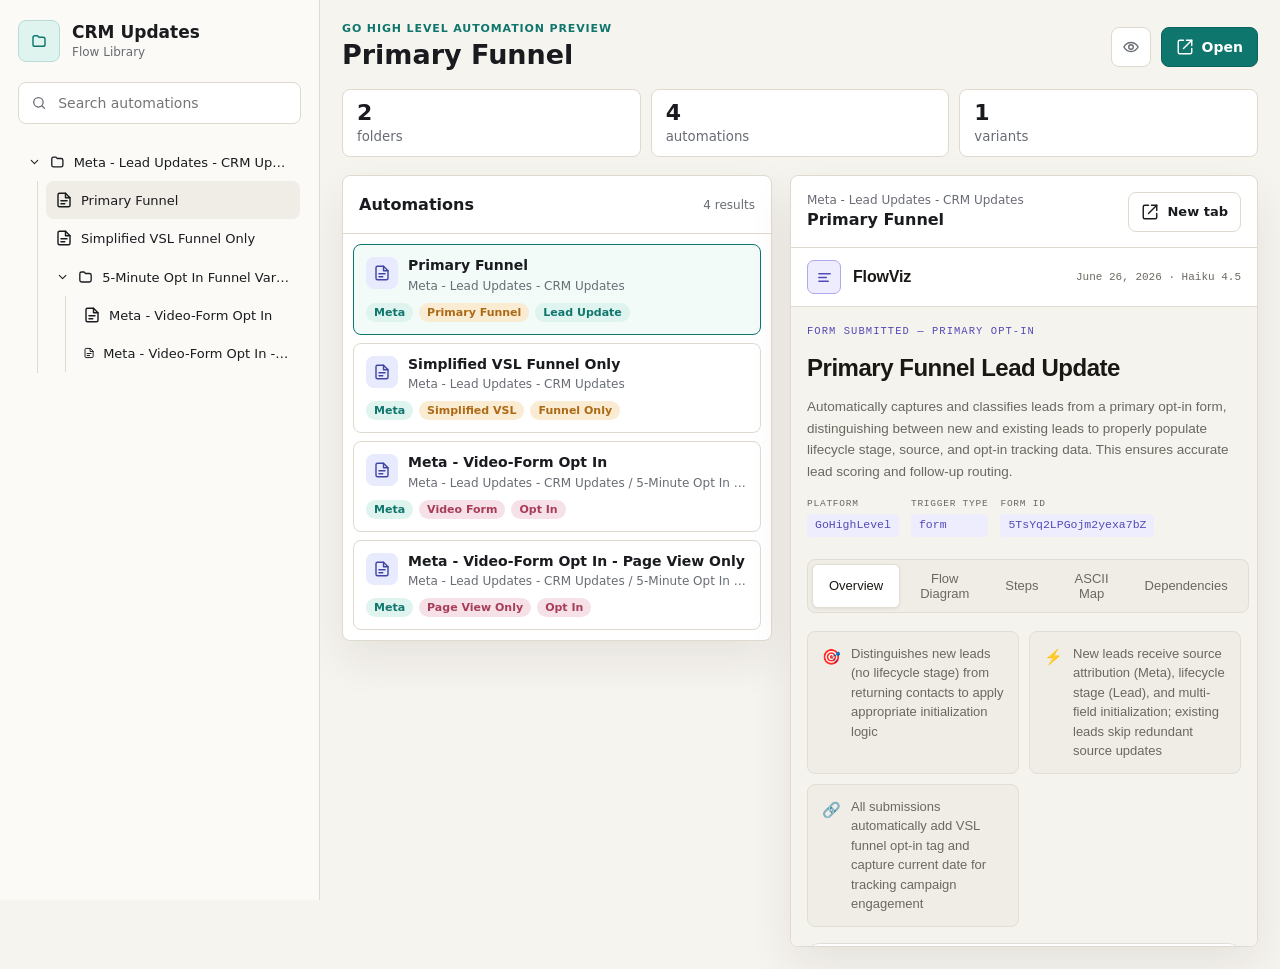
==== index.html @ 9f1c6bdf "Add CRM automation library" ====
<!DOCTYPE html>
<html lang="en">
<head>
  <meta charset="UTF-8">
  <meta name="viewport" content="width=device-width, initial-scale=1.0">
  <title>CRM Updates Library</title>
  <link rel="stylesheet" href="assets/styles.css">
</head>
<body>
  <div class="app-shell">
    <aside class="sidebar" aria-label="Folders">
      <div class="brand-row">
        <div class="brand-mark" aria-hidden="true">
          <svg viewBox="0 0 24 24" role="img">
            <path d="M4 7.5A2.5 2.5 0 0 1 6.5 5H10l2 2h5.5A2.5 2.5 0 0 1 20 9.5v7A2.5 2.5 0 0 1 17.5 19h-11A2.5 2.5 0 0 1 4 16.5z"/>
          </svg>
        </div>
        <div>
          <h1>CRM Updates</h1>
          <p>Flow Library</p>
        </div>
      </div>

      <label class="search-box">
        <svg viewBox="0 0 24 24" aria-hidden="true">
          <circle cx="11" cy="11" r="7"></circle>
          <path d="m16.5 16.5 3.5 3.5"></path>
        </svg>
        <input id="searchInput" type="search" autocomplete="off" placeholder="Search automations">
      </label>

      <nav id="folderTree" class="folder-tree"></nav>
    </aside>

    <main class="main-panel">
      <header class="topbar">
        <div>
          <p class="eyebrow">Go High Level Automation Preview</p>
          <h2 id="pageTitle">Meta - Lead Updates</h2>
        </div>
        <div class="topbar-actions">
          <button id="togglePreviewBtn" class="icon-button" type="button" title="Toggle preview" aria-label="Toggle preview">
            <svg viewBox="0 0 24 24" aria-hidden="true">
              <path d="M2.5 12s3.5-6 9.5-6 9.5 6 9.5 6-3.5 6-9.5 6-9.5-6-9.5-6z"></path>
              <circle cx="12" cy="12" r="3"></circle>
            </svg>
          </button>
          <a id="openCurrentLink" class="primary-action" href="#" target="_blank" rel="noopener">
            <svg viewBox="0 0 24 24" aria-hidden="true">
              <path d="M14 3h7v7"></path>
              <path d="M10 14 21 3"></path>
              <path d="M21 14v5a2 2 0 0 1-2 2H5a2 2 0 0 1-2-2V5a2 2 0 0 1 2-2h5"></path>
            </svg>
            Open
          </a>
        </div>
      </header>

      <section class="stats-strip" aria-label="Summary">
        <div>
          <span id="folderCount">0</span>
          <small>folders</small>
        </div>
        <div>
          <span id="flowCount">0</span>
          <small>automations</small>
        </div>
        <div>
          <span id="variantCount">0</span>
          <small>variants</small>
        </div>
      </section>

      <section class="content-grid">
        <div class="library-panel">
          <div class="section-heading">
            <h3>Automations</h3>
            <span id="resultCount">0 results</span>
          </div>
          <div id="automationList" class="automation-list"></div>
        </div>

        <section id="previewPanel" class="preview-panel" aria-label="Preview">
          <div class="preview-header">
            <div>
              <p id="previewPath" class="preview-path">Select an automation</p>
              <h3 id="previewTitle">Preview</h3>
            </div>
            <a id="previewOpenLink" class="ghost-action" href="#" target="_blank" rel="noopener">
              <svg viewBox="0 0 24 24" aria-hidden="true">
                <path d="M14 3h7v7"></path>
                <path d="M10 14 21 3"></path>
                <path d="M21 14v5a2 2 0 0 1-2 2H5a2 2 0 0 1-2-2V5a2 2 0 0 1 2-2h5"></path>
              </svg>
              New tab
            </a>
          </div>
          <iframe id="previewFrame" title="Automation preview"></iframe>
        </section>
      </section>
    </main>
  </div>

  <script src="assets/app.js"></script>
</body>
</html>
---- assets/styles.css ----
:root {
  --bg: #f6f4ef;
  --panel: #ffffff;
  --panel-2: #f0ede7;
  --ink: #191b1f;
  --muted: #686c73;
  --line: #dfd9ce;
  --line-strong: #c9c1b3;
  --teal: #0f766e;
  --teal-soft: #dff3ef;
  --indigo: #4046a1;
  --indigo-soft: #e8eafe;
  --amber: #ad6a15;
  --amber-soft: #faebd3;
  --rose: #a73d58;
  --rose-soft: #f7e1e8;
  --shadow: 0 18px 45px rgba(33, 30, 24, 0.08);
}

* {
  box-sizing: border-box;
}

body {
  margin: 0;
  min-height: 100vh;
  background: var(--bg);
  color: var(--ink);
  font-family: Inter, ui-sans-serif, system-ui, -apple-system, BlinkMacSystemFont, "Segoe UI", sans-serif;
  letter-spacing: 0;
}

button,
input {
  font: inherit;
}

svg {
  width: 18px;
  height: 18px;
  fill: none;
  stroke: currentColor;
  stroke-width: 1.9;
  stroke-linecap: round;
  stroke-linejoin: round;
}

.app-shell {
  display: grid;
  grid-template-columns: 320px minmax(0, 1fr);
  min-height: 100vh;
}

.sidebar {
  border-right: 1px solid var(--line);
  background: #fbfaf7;
  padding: 20px 18px;
  position: sticky;
  top: 0;
  height: 100vh;
  overflow: auto;
}

.brand-row {
  display: flex;
  align-items: center;
  gap: 12px;
  margin-bottom: 20px;
}

.brand-mark {
  display: grid;
  place-items: center;
  width: 42px;
  height: 42px;
  color: var(--teal);
  background: var(--teal-soft);
  border: 1px solid #b9ddd6;
  border-radius: 8px;
}

.brand-row h1,
.brand-row p,
.topbar h2,
.topbar p,
.section-heading h3,
.preview-header h3,
.preview-header p {
  margin: 0;
}

.brand-row h1 {
  font-size: 17px;
  line-height: 1.15;
}

.brand-row p {
  color: var(--muted);
  font-size: 12px;
  margin-top: 2px;
}

.search-box {
  display: flex;
  align-items: center;
  gap: 9px;
  border: 1px solid var(--line);
  background: var(--panel);
  border-radius: 8px;
  padding: 0 12px;
  height: 42px;
  color: var(--muted);
  margin-bottom: 18px;
}

.search-box:focus-within {
  border-color: var(--teal);
  box-shadow: 0 0 0 3px rgba(15, 118, 110, 0.11);
}

.search-box input {
  width: 100%;
  min-width: 0;
  border: 0;
  outline: 0;
  background: transparent;
  color: var(--ink);
  font-size: 14px;
}

.folder-tree {
  display: flex;
  flex-direction: column;
  gap: 6px;
}

.tree-group {
  border: 1px solid transparent;
  border-radius: 8px;
}

.tree-toggle,
.tree-file {
  width: 100%;
  min-height: 38px;
  border: 0;
  background: transparent;
  display: flex;
  align-items: center;
  gap: 8px;
  color: var(--ink);
  text-align: left;
  border-radius: 8px;
  padding: 8px 9px;
  cursor: pointer;
}

.tree-toggle:hover,
.tree-file:hover,
.tree-file.active {
  background: var(--panel-2);
}

.tree-toggle span,
.tree-file span {
  min-width: 0;
  overflow: hidden;
  text-overflow: ellipsis;
  white-space: nowrap;
  font-size: 13px;
}

.tree-children {
  margin-left: 18px;
  padding-left: 8px;
  border-left: 1px solid var(--line);
}

.tree-group.collapsed .tree-children {
  display: none;
}

.tree-group.collapsed .chevron {
  transform: rotate(-90deg);
}

.chevron {
  width: 14px;
  height: 14px;
  transition: transform 0.14s ease;
}

.main-panel {
  min-width: 0;
  padding: 22px;
}

.topbar {
  display: flex;
  align-items: center;
  justify-content: space-between;
  gap: 18px;
  margin-bottom: 18px;
}

.eyebrow {
  color: var(--teal);
  font-size: 11px;
  text-transform: uppercase;
  letter-spacing: 0.08em;
  font-weight: 700;
}

.topbar h2 {
  font-size: 27px;
  line-height: 1.2;
  margin-top: 4px;
}

.topbar-actions {
  display: flex;
  align-items: center;
  gap: 10px;
}

.icon-button,
.primary-action,
.ghost-action {
  display: inline-flex;
  align-items: center;
  justify-content: center;
  gap: 8px;
  min-height: 40px;
  border-radius: 8px;
  text-decoration: none;
  cursor: pointer;
}

.icon-button {
  width: 40px;
  border: 1px solid var(--line);
  background: var(--panel);
  color: var(--muted);
}

.primary-action {
  border: 1px solid #0c625c;
  background: var(--teal);
  color: #fff;
  padding: 0 14px;
  font-weight: 700;
  font-size: 14px;
}

.ghost-action {
  border: 1px solid var(--line);
  background: var(--panel);
  color: var(--ink);
  padding: 0 12px;
  font-size: 13px;
  font-weight: 650;
}

.stats-strip {
  display: grid;
  grid-template-columns: repeat(3, minmax(0, 1fr));
  gap: 10px;
  margin-bottom: 18px;
}

.stats-strip div {
  background: var(--panel);
  border: 1px solid var(--line);
  border-radius: 8px;
  padding: 12px 14px;
}

.stats-strip span {
  display: block;
  font-size: 22px;
  line-height: 1;
  font-weight: 800;
}

.stats-strip small {
  display: block;
  color: var(--muted);
  margin-top: 5px;
}

.content-grid {
  display: grid;
  grid-template-columns: minmax(340px, 430px) minmax(0, 1fr);
  gap: 18px;
  align-items: start;
}

.library-panel,
.preview-panel {
  background: var(--panel);
  border: 1px solid var(--line);
  border-radius: 8px;
  box-shadow: var(--shadow);
  min-width: 0;
}

.section-heading {
  min-height: 58px;
  padding: 15px 16px;
  border-bottom: 1px solid var(--line);
  display: flex;
  align-items: center;
  justify-content: space-between;
  gap: 12px;
}

.section-heading h3 {
  font-size: 16px;
}

.section-heading span {
  color: var(--muted);
  font-size: 12px;
  white-space: nowrap;
}

.automation-list {
  padding: 10px;
  display: flex;
  flex-direction: column;
  gap: 8px;
}

.automation-card {
  width: 100%;
  text-align: left;
  border: 1px solid var(--line);
  background: #fff;
  border-radius: 8px;
  padding: 12px;
  cursor: pointer;
  transition: border-color 0.14s ease, background 0.14s ease, transform 0.14s ease;
}

.automation-card:hover {
  border-color: var(--line-strong);
  background: #fffdf9;
}

.automation-card.active {
  border-color: var(--teal);
  background: #f2fbf8;
}

.card-main {
  display: flex;
  align-items: flex-start;
  gap: 10px;
}

.file-mark {
  display: grid;
  place-items: center;
  flex: 0 0 auto;
  width: 32px;
  height: 32px;
  border-radius: 8px;
  color: var(--indigo);
  background: var(--indigo-soft);
}

.card-copy {
  min-width: 0;
}

.card-title {
  display: block;
  color: var(--ink);
  font-size: 14px;
  font-weight: 750;
  line-height: 1.25;
}

.card-path {
  display: block;
  color: var(--muted);
  font-size: 12px;
  margin-top: 4px;
  overflow: hidden;
  text-overflow: ellipsis;
  white-space: nowrap;
}

.tag-row {
  display: flex;
  flex-wrap: wrap;
  gap: 6px;
  margin-top: 10px;
}

.tag {
  border-radius: 999px;
  padding: 4px 8px;
  font-size: 11px;
  font-weight: 700;
  line-height: 1;
}

.tag.source {
  color: var(--teal);
  background: var(--teal-soft);
}

.tag.variant {
  color: var(--amber);
  background: var(--amber-soft);
}

.tag.mode {
  color: var(--rose);
  background: var(--rose-soft);
}

.preview-panel {
  overflow: hidden;
}

.preview-header {
  min-height: 72px;
  padding: 14px 16px;
  border-bottom: 1px solid var(--line);
  display: flex;
  align-items: center;
  justify-content: space-between;
  gap: 12px;
}

.preview-path {
  color: var(--muted);
  font-size: 12px;
  overflow: hidden;
  text-overflow: ellipsis;
  white-space: nowrap;
  max-width: 52vw;
}

.preview-header h3 {
  margin-top: 3px;
  font-size: 16px;
  line-height: 1.25;
}

iframe {
  display: block;
  width: 100%;
  height: calc(100vh - 202px);
  min-height: 560px;
  border: 0;
  background: #fff;
}

.preview-hidden .content-grid {
  grid-template-columns: minmax(0, 1fr);
}

.preview-hidden .preview-panel {
  display: none;
}

.preview-hidden .automation-list {
  display: grid;
  grid-template-columns: repeat(auto-fill, minmax(280px, 1fr));
}

.empty-state {
  border: 1px dashed var(--line-strong);
  border-radius: 8px;
  padding: 20px;
  color: var(--muted);
  text-align: center;
}

@media (max-width: 1080px) {
  .app-shell {
    grid-template-columns: 280px minmax(0, 1fr);
  }

  .content-grid {
    grid-template-columns: 1fr;
  }

  iframe {
    height: 640px;
    min-height: 520px;
  }
}

@media (max-width: 760px) {
  .app-shell {
    display: block;
  }

  .sidebar {
    position: relative;
    height: auto;
    border-right: 0;
    border-bottom: 1px solid var(--line);
  }

  .main-panel {
    padding: 16px;
  }

  .topbar,
  .preview-header {
    align-items: flex-start;
    flex-direction: column;
  }

  .topbar-actions,
  .primary-action,
  .ghost-action {
    width: 100%;
  }

  .stats-strip {
    grid-template-columns: 1fr;
  }

  .preview-path {
    max-width: 86vw;
  }

  iframe {
    height: 620px;
    min-height: 480px;
  }
}
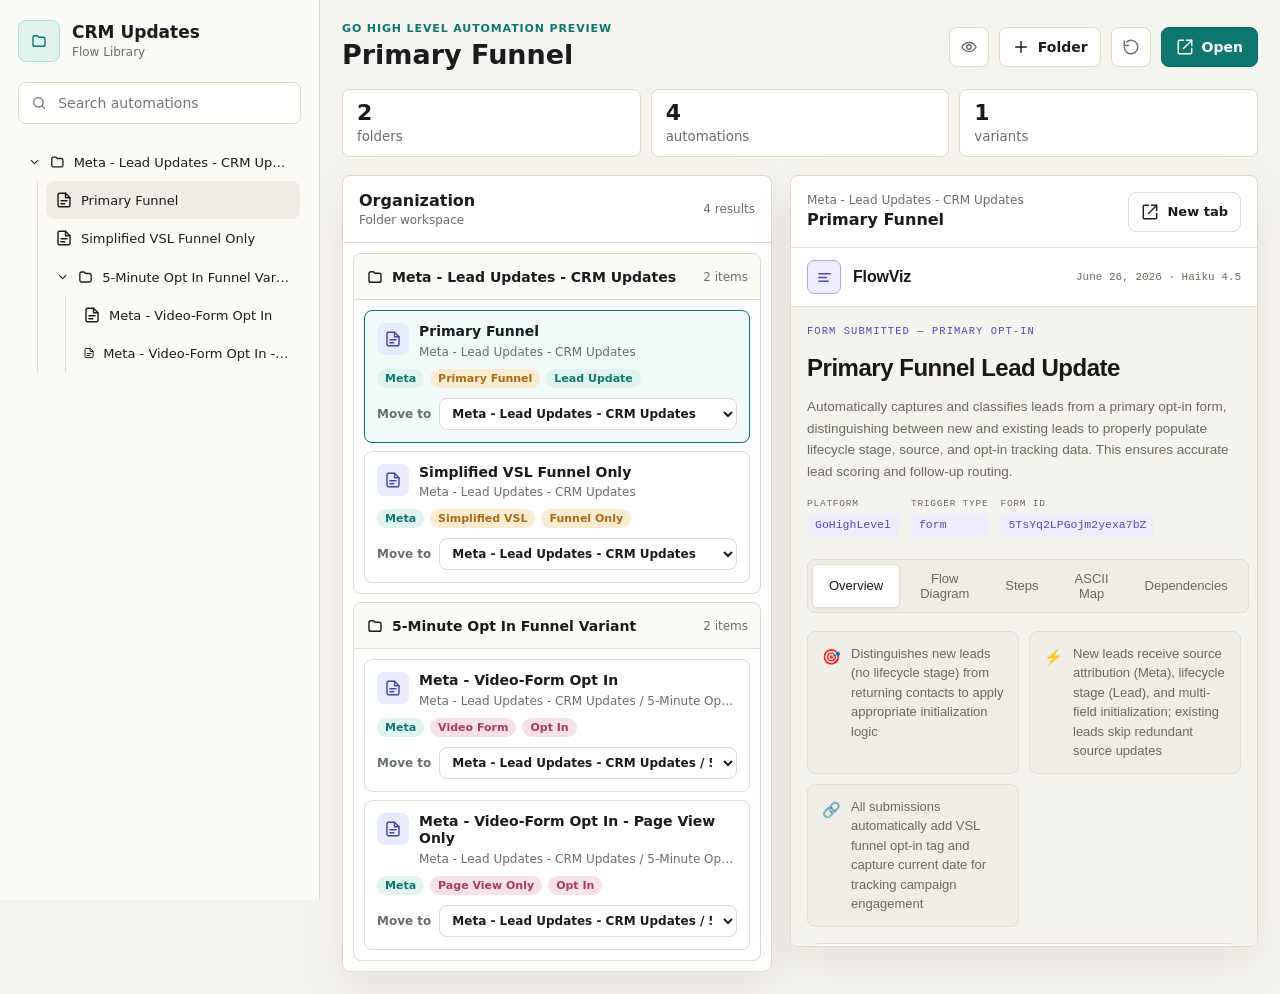
==== commit d9bd807f: "Add visual organization controls" ====
--- a/index.html
+++ b/index.html
@@ -45,6 +45,19 @@
               <circle cx="12" cy="12" r="3"></circle>
             </svg>
           </button>
+          <button id="addFolderBtn" class="secondary-action" type="button">
+            <svg viewBox="0 0 24 24" aria-hidden="true">
+              <path d="M12 5v14"></path>
+              <path d="M5 12h14"></path>
+            </svg>
+            Folder
+          </button>
+          <button id="resetLayoutBtn" class="icon-button" type="button" title="Reset organization" aria-label="Reset organization">
+            <svg viewBox="0 0 24 24" aria-hidden="true">
+              <path d="M3 12a9 9 0 1 0 3-6.7"></path>
+              <path d="M3 4v6h6"></path>
+            </svg>
+          </button>
           <a id="openCurrentLink" class="primary-action" href="#" target="_blank" rel="noopener">
             <svg viewBox="0 0 24 24" aria-hidden="true">
               <path d="M14 3h7v7"></path>
@@ -74,7 +87,10 @@
       <section class="content-grid">
         <div class="library-panel">
           <div class="section-heading">
-            <h3>Automations</h3>
+            <div>
+              <h3>Organization</h3>
+              <p>Folder workspace</p>
+            </div>
             <span id="resultCount">0 results</span>
           </div>
           <div id="automationList" class="automation-list"></div>
--- a/assets/styles.css
+++ b/assets/styles.css
@@ -31,7 +31,8 @@
 }
 
 button,
-input {
+input,
+select {
   font: inherit;
 }
 
@@ -157,7 +158,8 @@
 
 .tree-toggle:hover,
 .tree-file:hover,
-.tree-file.active {
+.tree-file.active,
+.tree-group.drop-target > .tree-toggle {
   background: var(--panel-2);
 }
 
@@ -225,6 +227,7 @@
 
 .icon-button,
 .primary-action,
+.secondary-action,
 .ghost-action {
   display: inline-flex;
   align-items: center;
@@ -252,6 +255,15 @@
   font-size: 14px;
 }
 
+.secondary-action {
+  border: 1px solid var(--line);
+  background: var(--panel);
+  color: var(--ink);
+  padding: 0 12px;
+  font-weight: 700;
+  font-size: 14px;
+}
+
 .ghost-action {
   border: 1px solid var(--line);
   background: var(--panel);
@@ -318,6 +330,12 @@
   font-size: 16px;
 }
 
+.section-heading p {
+  margin: 3px 0 0;
+  color: var(--muted);
+  font-size: 12px;
+}
+
 .section-heading span {
   color: var(--muted);
   font-size: 12px;
@@ -329,6 +347,68 @@
   display: flex;
   flex-direction: column;
   gap: 8px;
+}
+
+.folder-section {
+  border: 1px solid var(--line);
+  border-radius: 8px;
+  background: #fff;
+  overflow: hidden;
+}
+
+.folder-section.drag-over {
+  border-color: var(--teal);
+  box-shadow: 0 0 0 3px rgba(15, 118, 110, 0.12);
+}
+
+.folder-section-header {
+  display: flex;
+  align-items: center;
+  justify-content: space-between;
+  gap: 10px;
+  min-height: 46px;
+  padding: 10px 12px;
+  background: #fbfaf7;
+  border-bottom: 1px solid var(--line);
+}
+
+.folder-title {
+  display: flex;
+  align-items: center;
+  min-width: 0;
+  gap: 8px;
+  font-size: 14px;
+  font-weight: 800;
+}
+
+.folder-title span {
+  min-width: 0;
+  overflow: hidden;
+  text-overflow: ellipsis;
+  white-space: nowrap;
+}
+
+.folder-count {
+  color: var(--muted);
+  font-size: 12px;
+  white-space: nowrap;
+}
+
+.folder-dropzone {
+  display: flex;
+  flex-direction: column;
+  gap: 8px;
+  min-height: 58px;
+  padding: 10px;
+}
+
+.folder-empty {
+  border: 1px dashed var(--line-strong);
+  border-radius: 8px;
+  color: var(--muted);
+  font-size: 12px;
+  padding: 12px;
+  text-align: center;
 }
 
 .automation-card {
@@ -342,6 +422,14 @@
   transition: border-color 0.14s ease, background 0.14s ease, transform 0.14s ease;
 }
 
+.automation-card[draggable="true"] {
+  cursor: grab;
+}
+
+.automation-card.dragging {
+  opacity: 0.45;
+}
+
 .automation-card:hover {
   border-color: var(--line-strong);
   background: #fffdf9;
@@ -353,6 +441,12 @@
 }
 
 .card-main {
+  width: 100%;
+  border: 0;
+  background: transparent;
+  padding: 0;
+  text-align: left;
+  cursor: pointer;
   display: flex;
   align-items: flex-start;
   gap: 10px;
@@ -404,6 +498,34 @@
   font-size: 11px;
   font-weight: 700;
   line-height: 1;
+}
+
+.move-control {
+  display: grid;
+  grid-template-columns: auto minmax(0, 1fr);
+  align-items: center;
+  gap: 8px;
+  margin-top: 10px;
+  color: var(--muted);
+  font-size: 12px;
+  font-weight: 700;
+}
+
+.move-control select {
+  width: 100%;
+  min-width: 0;
+  border: 1px solid var(--line);
+  border-radius: 8px;
+  background: var(--panel);
+  color: var(--ink);
+  padding: 7px 8px;
+  font-size: 12px;
+}
+
+.move-control select:focus {
+  outline: 0;
+  border-color: var(--teal);
+  box-shadow: 0 0 0 3px rgba(15, 118, 110, 0.11);
 }
 
 .tag.source {
@@ -519,6 +641,7 @@
 
   .topbar-actions,
   .primary-action,
+  .secondary-action,
   .ghost-action {
     width: 100%;
   }
